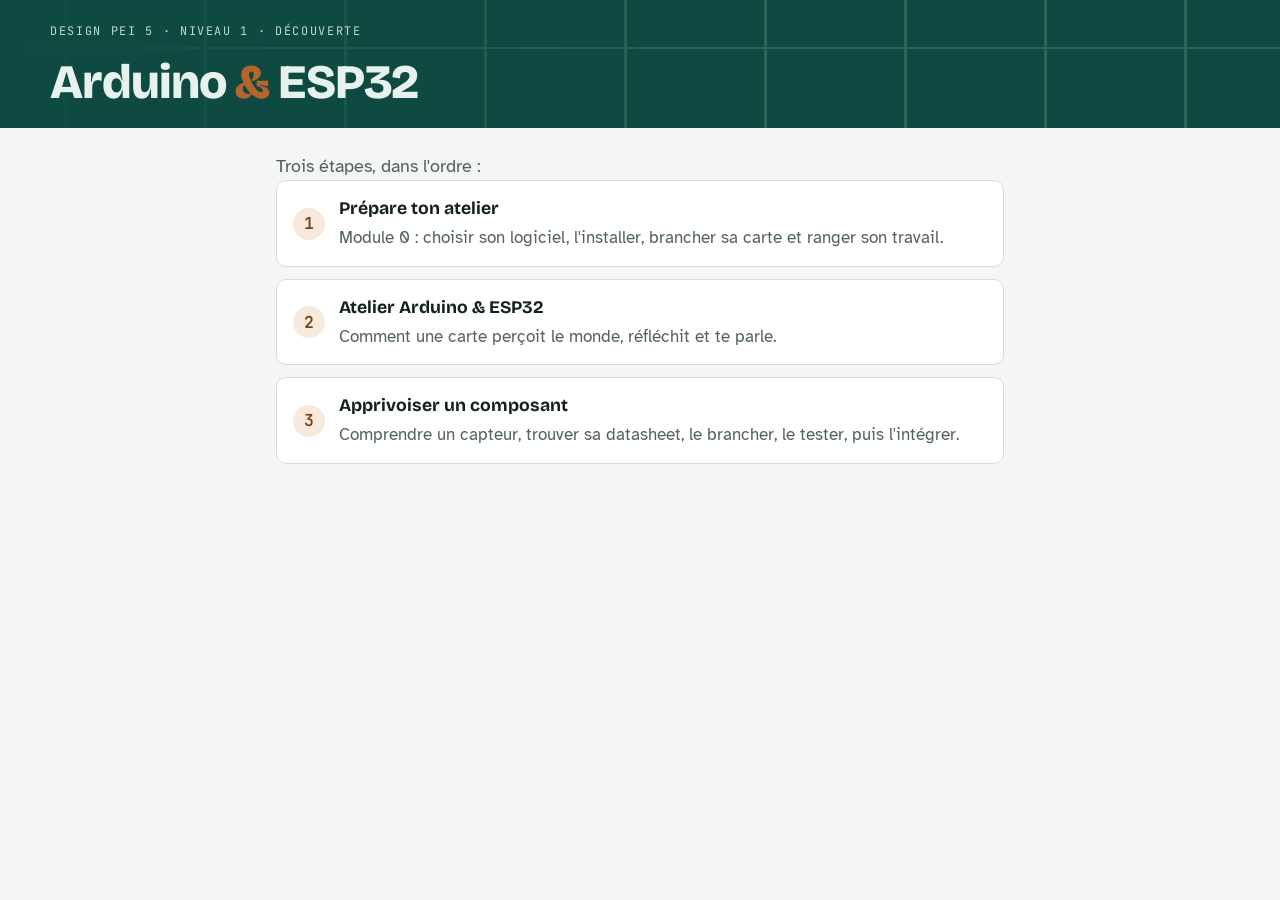
==== fr/pei5/arduino-esp32/index.html @ e3da3581 "Site de cours : Arduino & ESP32 (PEI 5) et publication GitHub Pages Co-Authored-By: Claude Opus 5.5 " ====
<!doctype html>
<html lang="fr">
<head>
<meta charset="utf-8">
<meta name="viewport" content="width=device-width,initial-scale=1">
<title>Arduino &amp; ESP32 · Design PEI 5</title>
<link rel="preconnect" href="https://fonts.googleapis.com">
<link rel="preconnect" href="https://fonts.gstatic.com" crossorigin>
<link rel="stylesheet" href="https://fonts.googleapis.com/css2?family=Bricolage+Grotesque:opsz,wght@12..96,500;12..96,700;12..96,800&family=Atkinson+Hyperlegible:ital,wght@0,400;0,700;1,400&family=JetBrains+Mono:wght@400;600&display=swap">
<link rel="stylesheet" href="../../../commun/base.css">
<link rel="stylesheet" href="../../../commun/themes/circuit-imprime.css">
<link rel="stylesheet" href="../../../commun/sommaire.css">
</head>
<body>
<header class="board">
  <div class="board-in">
    <p class="silk">Design PEI 5 · Niveau 1 · Découverte</p>
    <h1>Arduino <span>&amp;</span> ESP32</h1>
  </div>
</header>
<main class="sommaire">
  <p class="lead">Trois étapes, dans l'ordre :</p>
  <ol class="etapes">
    <li><a href="Preparer-ton-atelier.html"><b>Prépare ton atelier</b><span>Module 0 : choisir son logiciel, l'installer, brancher sa carte et ranger son travail.</span></a></li>
    <li><a href="Atelier-Arduino-ESP32.html"><b>Atelier Arduino &amp; ESP32</b><span>Comment une carte perçoit le monde, réfléchit et te parle.</span></a></li>
    <li><a href="Apprivoiser-un-composant.html"><b>Apprivoiser un composant</b><span>Comprendre un capteur, trouver sa datasheet, le brancher, le tester, puis l'intégrer.</span></a></li>
  </ol>
</main>
</body>
</html>
---- commun/base.css ----
/* Réinitialisation de base, commune à tous les sites */
:root{color-scheme:light;box-sizing:border-box;padding-top:env(safe-area-inset-top,0px);padding-bottom:env(safe-area-inset-bottom,0px)}
html{scroll-padding-top:env(safe-area-inset-top,0px)}
body{margin:0;padding:0;font:14px -apple-system,BlinkMacSystemFont,sans-serif;background:#faf9f5;color:#141413}
img{max-width:100%}
[hidden]:not([hidden=until-found i]){display:none!important}
---- commun/themes/circuit-imprime.css ----
/* Thème « circuit imprimé » (sites Arduino & ESP32, Design PEI) */
/* Layout : bandeau « circuit imprimé » + rail de modules à gauche, un module à la fois ; pile en une colonne sur téléphone */
:root{
  --paper:#F3F6F2; --surface:#FFFFFF; --ink:#14211E; --muted:#52625C; --line:#D3DCD5;
  --pcb:#0E4A42; --pcb-2:#0B3B35; --pcb-ink:#E8F2EC; --silk:#BFD9CF;
  --copper:#B5652A; --copper-soft:#F7E9DB; --copper-ink:#7A3F12;
  --ok:#1E7F46; --ok-soft:#E3F3E8; --bad:#B83A33; --bad-soft:#FBE7E5; --warn:#9A6514; --warn-soft:#FBF0DC;
  --led:#FF4136; --led-off:#5B2B28;
  --code-bg:#0F1D1A; --code-ink:#DCE7E1; --code-line:#1C2F2A; --t-c:#7FA394; --t-s:#E9B872; --t-k:#86C8F2; --t-n:#F3A28F; --hl:#2A4A41;
  --f-display:"Bricolage Grotesque", "Trebuchet MS", system-ui, sans-serif;
  --f-body:"Atkinson Hyperlegible", "Segoe UI", system-ui, sans-serif;
  --f-mono:"JetBrains Mono", Consolas, "Courier New", monospace;
  --r:10px;
}
@media (prefers-color-scheme: dark){ :root:not([data-theme="light"]){
  --paper:#0B1613; --surface:#10201C; --ink:#E3EDE7; --muted:#97AAA2; --line:#22382F;
  --pcb:#0F3D36; --pcb-2:#0A2E29; --pcb-ink:#E8F2EC; --silk:#9EC6B8;
  --copper:#E39457; --copper-soft:#2E2013; --copper-ink:#F1C29B;
  --ok:#4CC27D; --ok-soft:#12291D; --bad:#F07A71; --bad-soft:#2E1514; --warn:#E8B04F; --warn-soft:#2B2210;
  --led-off:#3A1D1B; --code-bg:#07100E; --code-line:#14241F; --hl:#21423A; color-scheme:dark }}
:root[data-theme="dark"]{
  --paper:#0B1613; --surface:#10201C; --ink:#E3EDE7; --muted:#97AAA2; --line:#22382F;
  --pcb:#0F3D36; --pcb-2:#0A2E29; --pcb-ink:#E8F2EC; --silk:#9EC6B8;
  --copper:#E39457; --copper-soft:#2E2013; --copper-ink:#F1C29B;
  --ok:#4CC27D; --ok-soft:#12291D; --bad:#F07A71; --bad-soft:#2E1514; --warn:#E8B04F; --warn-soft:#2B2210;
  --led-off:#3A1D1B; --code-bg:#07100E; --code-line:#14241F; --hl:#21423A; color-scheme:dark }

*{box-sizing:border-box}
body{background:var(--paper);color:var(--ink);font-family:var(--f-body);font-size:16.5px;line-height:1.6}
h1,h2,h3{font-family:var(--f-display);line-height:1.15;text-wrap:balance;margin:0}
h2{font-size:clamp(1.6rem,3.5vw,2.2rem);font-weight:800;letter-spacing:-.01em}
h3{font-size:1.2rem;font-weight:700;margin-top:.4rem}
p{margin:0}
code,.mono{font-family:var(--f-mono);font-size:.88em}
:not(pre)>code{background:var(--copper-soft);color:var(--copper-ink);padding:.05em .35em;border-radius:4px}
a{color:var(--copper)}
button{font:inherit;color:inherit;cursor:pointer}
:focus-visible{outline:3px solid var(--copper);outline-offset:2px}
.label{font-family:var(--f-mono);font-size:.72rem;letter-spacing:.12em;text-transform:uppercase}

/* ---------- bandeau PCB ---------- */
.board{background:var(--pcb);color:var(--pcb-ink);padding-inline:16px;position:relative;overflow:hidden}
.board::before{content:"";position:absolute;inset:0;pointer-events:none;opacity:.18;
  background-image:linear-gradient(90deg,transparent 0 46%,var(--silk) 46% 48%,transparent 48%),
  linear-gradient(0deg,transparent 0 46%,var(--silk) 46% 48%,transparent 48%);
  background-size:140px 90px;mask-image:linear-gradient(90deg,transparent,#000 60%)}
.board-in{max-width:1180px;margin:0 auto;padding-block:22px 18px;position:relative;display:grid;gap:14px}
.pins{display:flex;gap:6px;flex-wrap:wrap}
.pins i{width:11px;height:11px;background:var(--pcb-2);border:2px solid var(--silk);border-radius:2px;display:block}
.pins i:nth-child(3n){background:var(--copper)}
.board-top{display:flex;justify-content:space-between;align-items:center;gap:12px;flex-wrap:wrap}
.silk{font-family:var(--f-mono);font-size:.74rem;letter-spacing:.14em;color:var(--silk);text-transform:uppercase}
.board h1{font-size:clamp(1.9rem,5vw,3rem);font-weight:800;letter-spacing:-.02em}
.board h1 span{color:var(--copper)}
.lang{display:inline-flex;border:1.5px solid var(--silk);border-radius:999px;padding:3px;gap:2px;flex-wrap:wrap}
.lang button{background:none;border:0;border-radius:999px;padding:.35rem .8rem;color:var(--pcb-ink);font-size:.86rem;font-weight:700}
.lang button[aria-pressed="true"]{background:var(--pcb-ink);color:var(--pcb)}
.meter{display:flex;align-items:center;gap:12px;flex-wrap:wrap}
.meter .bar{flex:1 1 220px;height:10px;background:var(--pcb-2);border-radius:99px;overflow:hidden;border:1px solid var(--silk)}
.meter .bar b{display:block;height:100%;width:0;background:var(--copper);transition:width .4s}
.meter span{font-family:var(--f-mono);font-size:.8rem;color:var(--silk)}

/* ---------- mise en page ---------- */
.wrap{max-width:1180px;margin:0 auto;padding-inline:16px;padding-block:24px 60px;display:grid;grid-template-columns:250px minmax(0,1fr);gap:32px;align-items:start}
nav.rail{position:sticky;top:calc(env(safe-area-inset-top,0px) + 12px);display:grid;gap:2px}
nav.rail button{display:grid;grid-template-columns:28px 1fr 18px;align-items:center;gap:8px;text-align:left;background:none;border:0;border-radius:8px;padding:.5rem .6rem;color:var(--muted);font-size:.93rem;line-height:1.25}
nav.rail button .n{font-family:var(--f-mono);font-size:.75rem;color:var(--copper)}
nav.rail button:hover{background:var(--surface);color:var(--ink)}
nav.rail button[aria-current="true"]{background:var(--surface);color:var(--ink);font-weight:700;box-shadow:inset 3px 0 0 var(--copper)}
nav.rail button .ck{width:16px;height:16px;border-radius:50%;border:1.5px solid var(--line)}
nav.rail button.done .ck{background:var(--ok);border-color:var(--ok);box-shadow:inset 0 0 0 3px var(--surface)}
@media (max-width:860px){
  .wrap{grid-template-columns:minmax(0,1fr);gap:16px}
  nav.rail{position:static;display:flex;overflow-x:auto;gap:6px;padding-bottom:6px}
  nav.rail button{grid-template-columns:auto auto;white-space:nowrap;background:var(--surface);border:1px solid var(--line)}
  nav.rail button .t{display:none}
  nav.rail button .ck{width:10px;height:10px}
}
main{min-width:0}
section.mod{display:grid;gap:22px}
section.mod[hidden]{display:none!important}
.eyebrow{color:var(--copper);font-family:var(--f-mono);font-size:.78rem;letter-spacing:.14em;text-transform:uppercase}
.lead{font-size:1.1rem;color:var(--muted);max-width:68ch}
.prose{display:grid;gap:12px;max-width:72ch}
.prose ul{margin:0;padding-left:1.2rem;display:grid;gap:4px}

.panel{background:var(--surface);border:1px solid var(--line);border-radius:var(--r);padding:20px;display:grid;gap:14px;min-width:0}
.lab{border:1.5px solid var(--copper);background:var(--surface);border-radius:var(--r);padding:20px;display:grid;gap:16px;min-width:0}
.lab>.label{color:var(--copper)}
.note{border-radius:var(--r);padding:14px 16px;display:grid;gap:6px}
.note .label{font-weight:700}
.note.tip{background:var(--copper-soft)} .note.tip .label{color:var(--copper-ink)}
.note.trap{background:var(--bad-soft)} .note.trap .label{color:var(--bad)}
.note.py{background:var(--ok-soft)} .note.py .label{color:var(--ok)}
.grid2{display:grid;grid-template-columns:repeat(auto-fit,minmax(240px,1fr));gap:16px}
.grid3{display:grid;grid-template-columns:repeat(auto-fit,minmax(190px,1fr));gap:12px}

/* ---------- code ---------- */
.code-pair{display:grid;gap:12px;grid-template-columns:minmax(0,1fr)}
:root[data-lang="both"] .code-pair{grid-template-columns:repeat(auto-fit,minmax(280px,1fr))}
:root[data-lang="cpp"] .code[data-l="py"], :root[data-lang="py"] .code[data-l="cpp"]{display:none}
:root[data-lang="cpp"] .only-py, :root[data-lang="py"] .only-cpp{display:none}
figure.code{margin:0;background:var(--code-bg);color:var(--code-ink);border-radius:var(--r);overflow:hidden;min-width:0}
figure.code figcaption{display:flex;justify-content:space-between;align-items:center;padding:.45rem .8rem;background:var(--code-line);font-family:var(--f-mono);font-size:.75rem;letter-spacing:.06em}
figure.code[data-l="cpp"] figcaption::before{content:"Arduino · C/C++";color:var(--t-k)}
figure.code[data-l="py"] figcaption::before{content:"ESP32 · MicroPython";color:#8FD9A8}
figure.code figcaption button{background:none;border:1px solid #3b5a51;color:var(--code-ink);border-radius:6px;padding:.1rem .5rem;font-size:.72rem}
figure.code pre{margin:0;padding:12px 0;overflow-x:auto;font-family:var(--f-mono);font-size:.84rem;line-height:1.6}
figure.code pre .ln{display:block;padding:0 14px;white-space:pre;min-height:1.6em;transition:background .2s}
figure.code pre .ln.on{background:var(--hl);box-shadow:inset 3px 0 0 var(--copper)}
.t-c{color:var(--t-c);font-style:italic}.t-s{color:var(--t-s)}.t-k{color:var(--t-k)}.t-n{color:var(--t-n)}

/* ---------- contrôles ---------- */
.btn{border:1.5px solid var(--ink);background:var(--ink);color:var(--paper);border-radius:8px;padding:.5rem 1rem;font-weight:700}
.btn.ghost{background:transparent;color:var(--ink)}
.btn.copper{background:var(--copper);border-color:var(--copper);color:#fff}
.btn:disabled{opacity:.45;cursor:default}
.row{display:flex;gap:10px;flex-wrap:wrap;align-items:center}
.field{display:grid;gap:4px;min-width:0}
.field label{font-size:.88rem;color:var(--muted)}
.field output{font-family:var(--f-mono);font-weight:600}
input[type=range]{width:100%;accent-color:var(--copper)}
select,input[type=text],input[type=number]{font:inherit;padding:.4rem .6rem;border:1.5px solid var(--line);border-radius:8px;background:var(--paper);color:var(--ink);max-width:100%}
.stat{display:grid;gap:2px;padding:12px;border-radius:8px;background:var(--paper);border:1px solid var(--line)}
.stat b{font-family:var(--f-mono);font-size:1.25rem;font-variant-numeric:tabular-nums}
.stat span{font-size:.82rem;color:var(--muted)}
.pill{display:inline-block;padding:.1rem .6rem;border-radius:99px;font-size:.8rem;font-weight:700}
.pill.ok{background:var(--ok-soft);color:var(--ok)} .pill.bad{background:var(--bad-soft);color:var(--bad)} .pill.warn{background:var(--warn-soft);color:var(--warn)}
canvas{width:100%;display:block;max-width:100%}
.scroll{overflow-x:auto}
table.t{border-collapse:collapse;width:100%;font-size:.92rem;min-width:520px}
table.t th,table.t td{padding:.5rem .65rem;border-bottom:1px solid var(--line);text-align:left;vertical-align:top}
table.t th{font-family:var(--f-mono);font-size:.74rem;letter-spacing:.08em;text-transform:uppercase;color:var(--muted)}
table.t td.hl,table.t th.hl{background:var(--ok-soft)}
table.t td:first-child{font-weight:700}

/* LED */
.led{width:46px;height:46px;border-radius:50% 50% 45% 45%;background:var(--led-off);border:3px solid var(--line);transition:background .08s,box-shadow .08s;flex:none}
.led.on{background:var(--led);box-shadow:0 0 18px 6px color-mix(in srgb,var(--led) 55%,transparent)}
.monitor{background:var(--code-bg);color:#8EF0A6;font-family:var(--f-mono);font-size:.82rem;border-radius:8px;padding:10px 12px;height:150px;overflow-y:auto;white-space:pre-wrap;min-width:0}
.monitor .sys{color:var(--t-c)}

/* Quiz */
.quiz{display:grid;gap:14px}
.q{background:var(--surface);border:1px solid var(--line);border-radius:var(--r);padding:16px;display:grid;gap:10px}
.q p.qt{font-weight:700}
.q .opts{display:grid;gap:6px}
.q .opts button{text-align:left;background:var(--paper);border:1.5px solid var(--line);border-radius:8px;padding:.55rem .8rem}
.q .opts button:hover:not(:disabled){border-color:var(--copper)}
.q .opts button.good{border-color:var(--ok);background:var(--ok-soft)}
.q .opts button.wrong{border-color:var(--bad);background:var(--bad-soft)}
.q .opts button:disabled{cursor:default}
.q .why{font-size:.93rem;color:var(--muted);border-left:3px solid var(--copper);padding-left:10px}
.score{font-family:var(--f-display);font-weight:700;font-size:1.1rem}

/* tri */
.sort{display:grid;gap:8px}
.sort .it{display:flex;justify-content:space-between;align-items:center;gap:10px;flex-wrap:wrap;padding:.5rem .7rem;border:1px solid var(--line);border-radius:8px;background:var(--paper)}
.sort .it .row button{border:1.5px solid var(--line);background:var(--surface);border-radius:6px;padding:.2rem .6rem;font-size:.86rem}
.sort .it.ok{border-color:var(--ok);background:var(--ok-soft)} .sort .it.ko{border-color:var(--bad);background:var(--bad-soft)}

.ets{display:grid;grid-template-columns:1fr auto 1fr auto 1fr;gap:8px;align-items:center}
.ets div{border-radius:8px;padding:14px;text-align:center;color:#fff;font-weight:700;font-family:var(--f-display)}
.ets small{display:block;font-family:var(--f-body);font-weight:400;opacity:.9;font-size:.82rem}
.ets .arrow{color:var(--muted);font-size:1.4rem}
@media (max-width:620px){.ets{grid-template-columns:1fr}.ets .arrow{transform:rotate(90deg);justify-self:center}}

.levels{display:grid;gap:10px;grid-template-columns:repeat(auto-fit,minmax(170px,1fr))}
.lvl{border:1.5px dashed var(--line);border-radius:var(--r);padding:14px;display:grid;gap:6px;align-content:start}
.lvl.cur{border:2px solid var(--copper);background:var(--copper-soft)}
.lvl .label{color:var(--copper)}
.lvl h3{font-size:1.02rem;margin:0}
.lvl p{font-size:.88rem;color:var(--muted)}

.tabs{display:flex;gap:6px;flex-wrap:wrap}
.tabs button{border:1.5px solid var(--line);background:var(--paper);border-radius:8px;padding:.35rem .8rem;font-weight:700;font-size:.9rem}
.tabs button[aria-selected="true"]{border-color:var(--copper);background:var(--copper-soft);color:var(--copper-ink)}

.foot-nav{display:flex;justify-content:space-between;gap:10px;flex-wrap:wrap;border-top:1px solid var(--line);padding-top:18px}
.mem{display:grid;gap:4px;border-radius:var(--r);padding:14px;border:2px solid var(--line)}
.mem h3{margin:0}
.mem .label{color:var(--muted)}
.check{display:flex;gap:10px;align-items:flex-start;padding:.45rem 0;border-bottom:1px solid var(--line)}
.check input{width:20px;height:20px;accent-color:var(--ok);flex:none;margin-top:2px}
.win{animation:pop .4s ease}
@keyframes pop{0%{transform:scale(.96)}60%{transform:scale(1.03)}100%{transform:scale(1)}}
@media (prefers-reduced-motion:reduce){*{animation:none!important;transition:none!important}}
.sky{border-radius:var(--r);height:120px;position:relative;border:1px solid var(--line);display:flex;align-items:flex-end;justify-content:center;padding:10px;transition:background .3s}
.lamp{width:60px;height:60px;border-radius:50%;background:var(--led-off);border:3px solid #555;transition:all .2s}
.lamp.on{background:#FFD75E;box-shadow:0 0 40px 18px rgba(255,215,94,.55)}
---- commun/sommaire.css ----
/* Pages d'accueil et sommaires (liste d'étapes cliquables) */
body{background:var(--paper);color:var(--ink);font-family:var(--f-body)}
.sommaire{max-width:760px;margin:0 auto;padding:24px 16px 48px}
.sommaire h2{font-family:var(--f-display);margin:28px 0 8px}
.etapes{list-style:none;margin:0;padding:0;display:grid;gap:12px;counter-reset:e}
.etapes li{counter-increment:e}
.etapes a{display:grid;grid-template-columns:auto 1fr;gap:2px 14px;padding:14px 16px;background:var(--surface);border:1px solid var(--line);border-radius:var(--r);color:inherit;text-decoration:none}
.etapes a::before{content:counter(e);grid-row:span 2;align-self:center;width:2rem;height:2rem;border-radius:50%;display:grid;place-items:center;background:var(--copper-soft);color:var(--copper-ink);font-family:var(--f-mono);font-weight:600}
.etapes a:hover{border-color:var(--copper)}
.etapes b{font-family:var(--f-display);font-size:1.1rem}
.etapes span{color:var(--muted)}
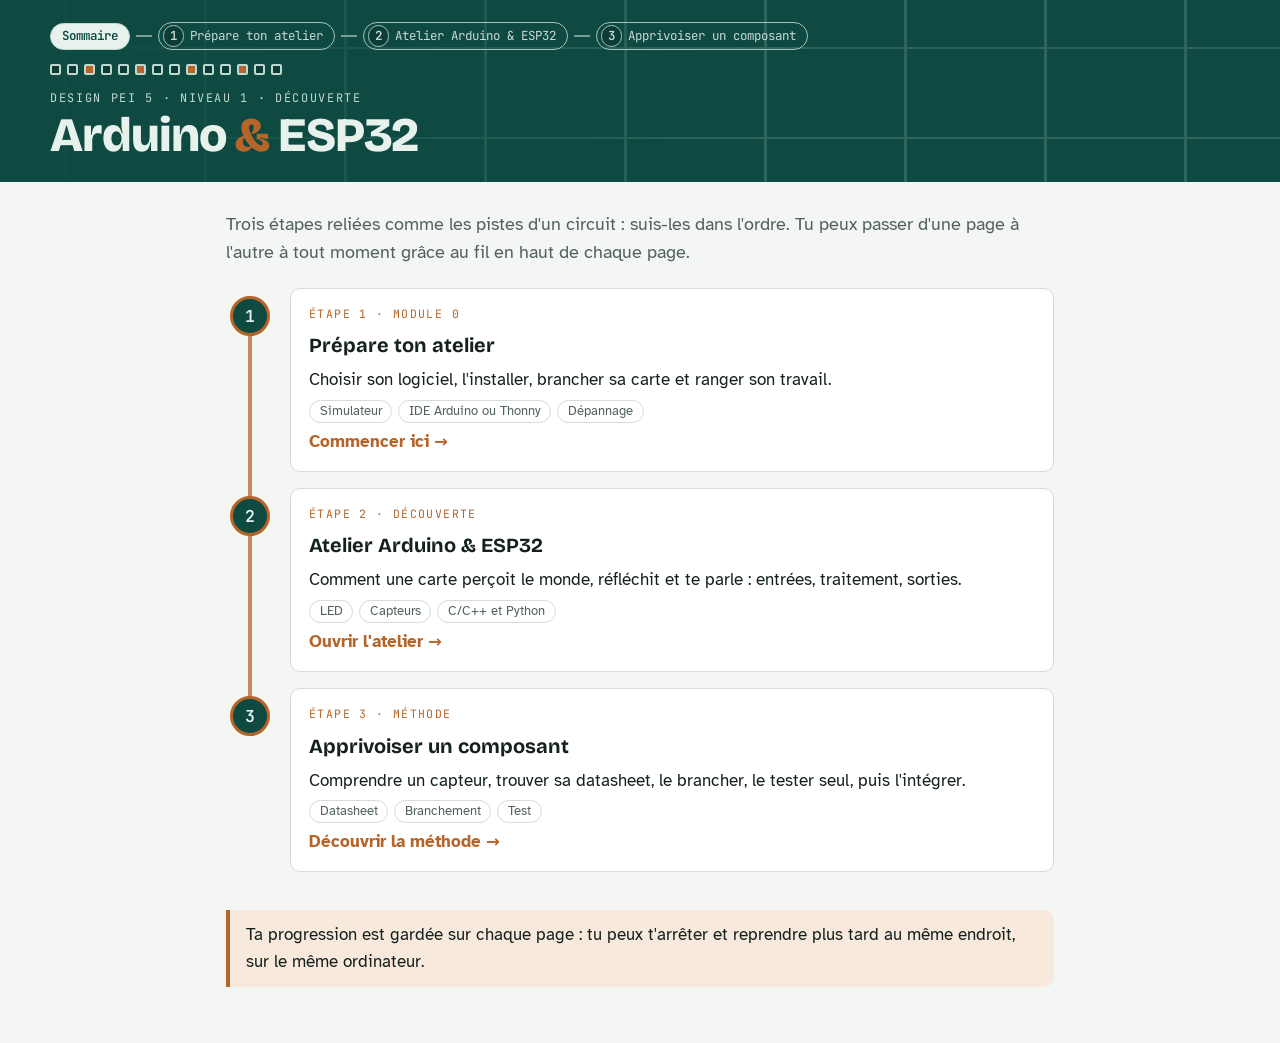
==== commit 034f89c5: "Relier les trois pages Arduino & ESP32 : page de liaison et fil de parcours Co-Authored-By: Claude O" ====
--- a/fr/pei5/arduino-esp32/index.html
+++ b/fr/pei5/arduino-esp32/index.html
@@ -2,29 +2,92 @@
 <html lang="fr">
 <head>
 <meta charset="utf-8">
-<meta name="viewport" content="width=device-width,initial-scale=1">
+<meta name="viewport" content="width=device-width,initial-scale=1,viewport-fit=cover">
 <title>Arduino &amp; ESP32 · Design PEI 5</title>
 <link rel="preconnect" href="https://fonts.googleapis.com">
 <link rel="preconnect" href="https://fonts.gstatic.com" crossorigin>
 <link rel="stylesheet" href="https://fonts.googleapis.com/css2?family=Bricolage+Grotesque:opsz,wght@12..96,500;12..96,700;12..96,800&family=Atkinson+Hyperlegible:ital,wght@0,400;0,700;1,400&family=JetBrains+Mono:wght@400;600&display=swap">
+<!-- Styles communs : à modifier une seule fois pour toutes les pages -->
 <link rel="stylesheet" href="../../../commun/base.css">
 <link rel="stylesheet" href="../../../commun/themes/circuit-imprime.css">
-<link rel="stylesheet" href="../../../commun/sommaire.css">
+<link rel="stylesheet" href="../../../commun/parcours.css">
+<style>
+/* Page de liaison : les trois pages reliées par une piste de cuivre */
+.hub{max-width:860px;margin:0 auto;padding:28px 16px 56px;display:grid;gap:22px}
+.circuit{list-style:none;margin:0;padding:0;display:grid;gap:0;counter-reset:e}
+.circuit li{counter-increment:e;display:grid;grid-template-columns:48px minmax(0,1fr);gap:16px}
+.circuit .via{position:relative;display:flex;justify-content:center}
+.circuit .via::before{content:"";position:absolute;top:0;bottom:0;width:4px;background:var(--copper);opacity:.75}
+.circuit li:first-child .via::before{top:28px}
+.circuit li:last-child .via::before{bottom:auto;height:28px}
+.circuit .via span{position:relative;margin-top:8px;width:40px;height:40px;border-radius:50%;display:grid;place-items:center;background:var(--pcb);color:var(--pcb-ink);border:3px solid var(--copper);font-family:var(--f-mono);font-weight:600}
+.circuit .via span::before{content:counter(e)}
+.circuit a.card{display:grid;gap:6px;margin-bottom:16px;padding:16px 18px;background:var(--surface);border:1.5px solid var(--line);border-radius:var(--r);color:inherit;text-decoration:none;transition:border-color .2s,transform .2s}
+.circuit a.card:hover{border-color:var(--copper);transform:translateX(3px)}
+.circuit .card b{font-family:var(--f-display);font-size:1.25rem}
+.circuit .card .etq{font-family:var(--f-mono);font-size:.72rem;letter-spacing:.12em;text-transform:uppercase;color:var(--copper)}
+.circuit .card .tags{display:flex;gap:6px;flex-wrap:wrap}
+.circuit .card .tags i{font-style:normal;font-size:.82rem;border:1px solid var(--line);border-radius:99px;padding:0 .6rem;color:var(--muted)}
+.circuit .card .go{font-weight:700;color:var(--copper)}
+.tip{border-left:4px solid var(--copper);background:var(--copper-soft);border-radius:0 var(--r) var(--r) 0;padding:12px 16px}
+</style>
 </head>
 <body>
 <header class="board">
   <div class="board-in">
-    <p class="silk">Design PEI 5 · Niveau 1 · Découverte</p>
-    <h1>Arduino <span>&amp;</span> ESP32</h1>
+    <nav aria-label="Parcours du cours">
+      <ol class="parcours">
+        <li><a class="som" href="index.html" aria-current="page">Sommaire</a></li>
+        <li><a href="Preparer-ton-atelier.html"><b>1</b><span class="t">Prépare ton atelier</span></a></li>
+        <li><a href="Atelier-Arduino-ESP32.html"><b>2</b><span class="t">Atelier Arduino &amp; ESP32</span></a></li>
+        <li><a href="Apprivoiser-un-composant.html"><b>3</b><span class="t">Apprivoiser un composant</span></a></li>
+      </ol>
+    </nav>
+    <div class="pins" aria-hidden="true"><i></i><i></i><i></i><i></i><i></i><i></i><i></i><i></i><i></i><i></i><i></i><i></i><i></i><i></i></div>
+    <div class="board-top">
+      <div>
+        <p class="silk">Design PEI 5 · Niveau 1 · Découverte</p>
+        <h1>Arduino <span>&amp;</span> ESP32</h1>
+      </div>
+    </div>
   </div>
 </header>
-<main class="sommaire">
-  <p class="lead">Trois étapes, dans l'ordre :</p>
-  <ol class="etapes">
-    <li><a href="Preparer-ton-atelier.html"><b>Prépare ton atelier</b><span>Module 0 : choisir son logiciel, l'installer, brancher sa carte et ranger son travail.</span></a></li>
-    <li><a href="Atelier-Arduino-ESP32.html"><b>Atelier Arduino &amp; ESP32</b><span>Comment une carte perçoit le monde, réfléchit et te parle.</span></a></li>
-    <li><a href="Apprivoiser-un-composant.html"><b>Apprivoiser un composant</b><span>Comprendre un capteur, trouver sa datasheet, le brancher, le tester, puis l'intégrer.</span></a></li>
+
+<main class="hub">
+  <p class="lead">Trois étapes reliées comme les pistes d'un circuit : suis-les dans l'ordre. Tu peux passer d'une page à l'autre à tout moment grâce au fil en haut de chaque page.</p>
+  <ol class="circuit">
+    <li>
+      <div class="via" aria-hidden="true"><span></span></div>
+      <a class="card" href="Preparer-ton-atelier.html">
+        <span class="etq">Étape 1 · Module 0</span>
+        <b>Prépare ton atelier</b>
+        <span>Choisir son logiciel, l'installer, brancher sa carte et ranger son travail.</span>
+        <span class="tags"><i>Simulateur</i><i>IDE Arduino ou Thonny</i><i>Dépannage</i></span>
+        <span class="go">Commencer ici →</span>
+      </a>
+    </li>
+    <li>
+      <div class="via" aria-hidden="true"><span></span></div>
+      <a class="card" href="Atelier-Arduino-ESP32.html">
+        <span class="etq">Étape 2 · Découverte</span>
+        <b>Atelier Arduino &amp; ESP32</b>
+        <span>Comment une carte perçoit le monde, réfléchit et te parle : entrées, traitement, sorties.</span>
+        <span class="tags"><i>LED</i><i>Capteurs</i><i>C/C++ et Python</i></span>
+        <span class="go">Ouvrir l'atelier →</span>
+      </a>
+    </li>
+    <li>
+      <div class="via" aria-hidden="true"><span></span></div>
+      <a class="card" href="Apprivoiser-un-composant.html">
+        <span class="etq">Étape 3 · Méthode</span>
+        <b>Apprivoiser un composant</b>
+        <span>Comprendre un capteur, trouver sa datasheet, le brancher, le tester seul, puis l'intégrer.</span>
+        <span class="tags"><i>Datasheet</i><i>Branchement</i><i>Test</i></span>
+        <span class="go">Découvrir la méthode →</span>
+      </a>
+    </li>
   </ol>
+  <p class="tip">Ta progression est gardée sur chaque page : tu peux t'arrêter et reprendre plus tard au même endroit, sur le même ordinateur.</p>
 </main>
 </body>
 </html>
--- a/commun/parcours.css
+++ b/commun/parcours.css
@@ -0,0 +1,11 @@
+/* Fil de parcours : relie les pages d'un même site (dans le bandeau PCB) */
+.parcours{display:flex;flex-wrap:wrap;align-items:center;gap:6px;font-family:var(--f-mono);font-size:.78rem;margin:0;padding:0;list-style:none}
+.parcours li{display:flex;align-items:center;gap:6px}
+.parcours li+li::before{content:"";width:16px;height:2px;background:var(--silk);opacity:.6}
+.parcours a{display:inline-flex;align-items:center;gap:6px;color:var(--pcb-ink);text-decoration:none;border:1px solid var(--silk);border-radius:999px;padding:.15rem .7rem .15rem .2rem;opacity:.85}
+.parcours a b{width:1.35rem;height:1.35rem;border-radius:50%;display:grid;place-items:center;background:var(--pcb-2);border:1.5px solid var(--silk);font-weight:600}
+.parcours a.som{padding-left:.7rem}
+.parcours a:hover{opacity:1;border-color:var(--copper)}
+.parcours a[aria-current="page"]{background:var(--pcb-ink);color:var(--pcb);opacity:1;font-weight:600}
+.parcours a[aria-current="page"] b{background:var(--copper);border-color:var(--copper);color:#fff}
+@media (max-width:640px){.parcours a:not([aria-current]) .t{display:none}.parcours a:not([aria-current]):not(.som){padding-right:.2rem}}
